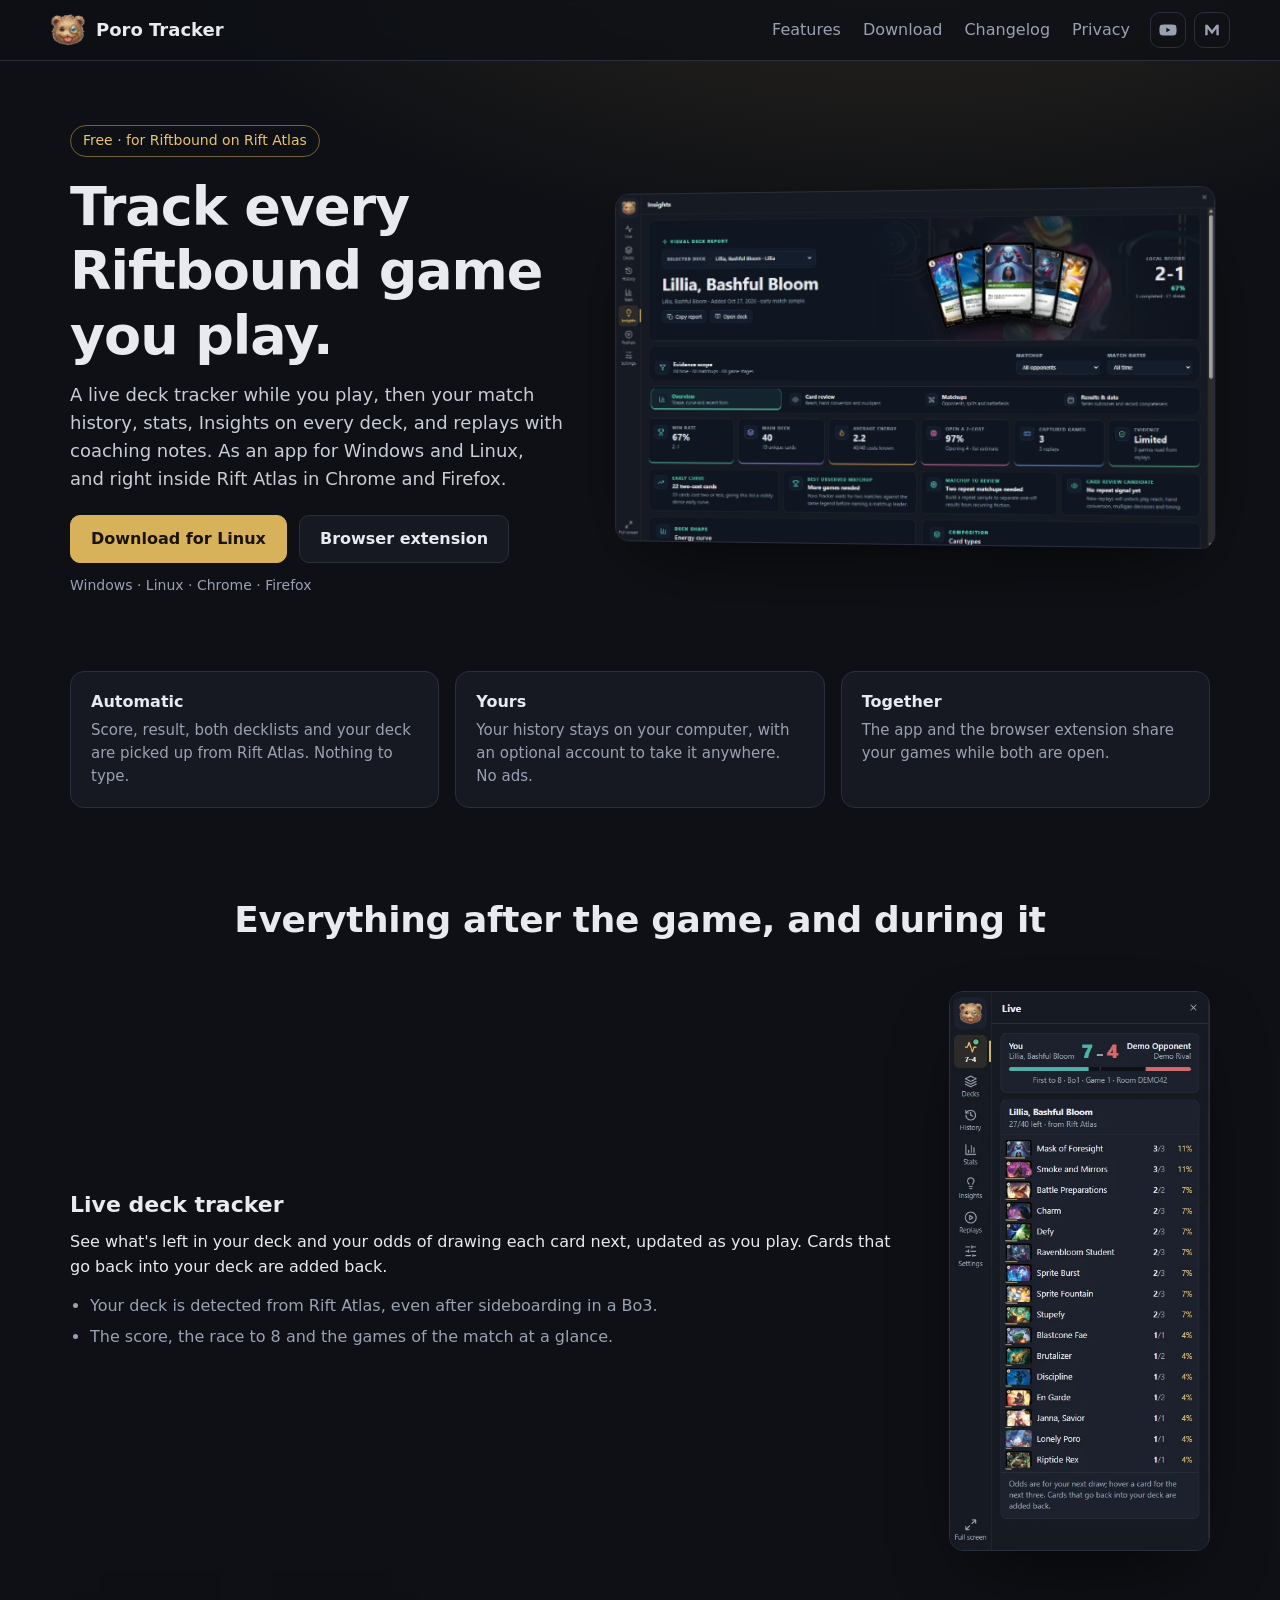
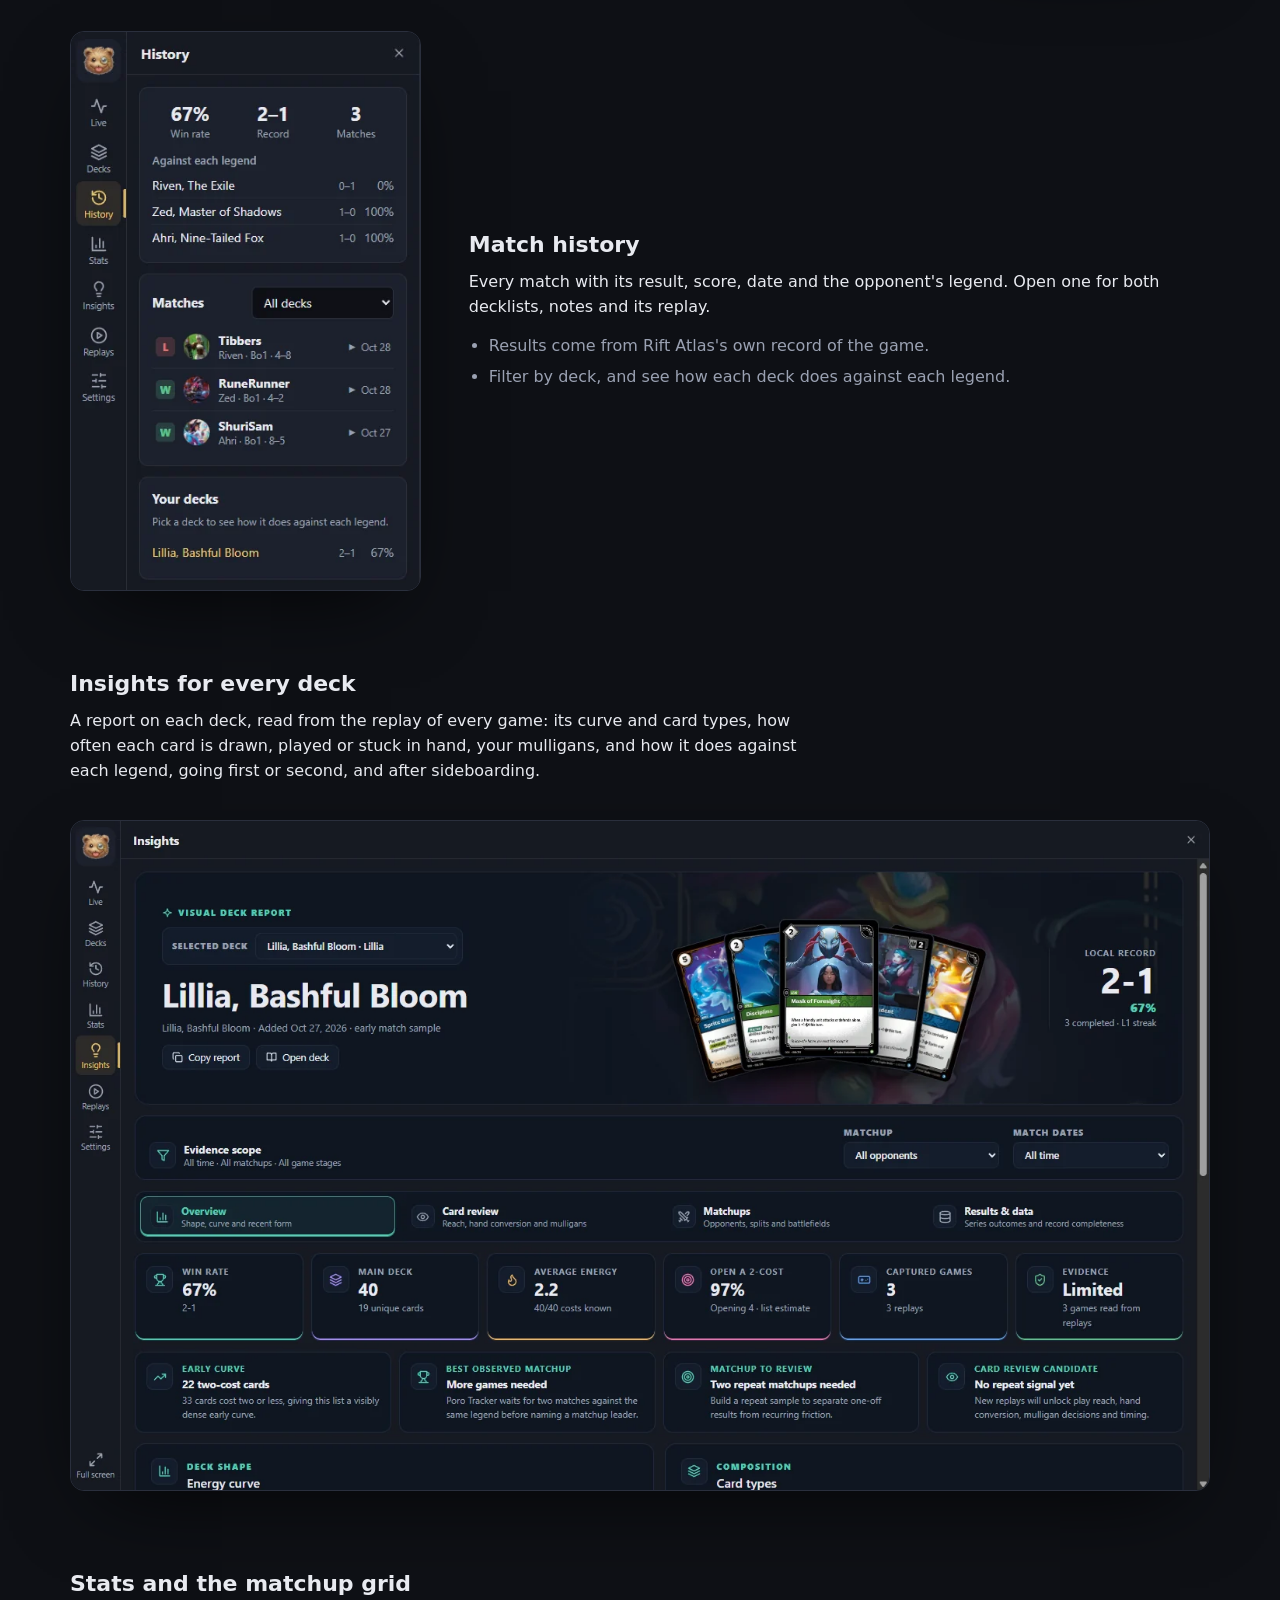
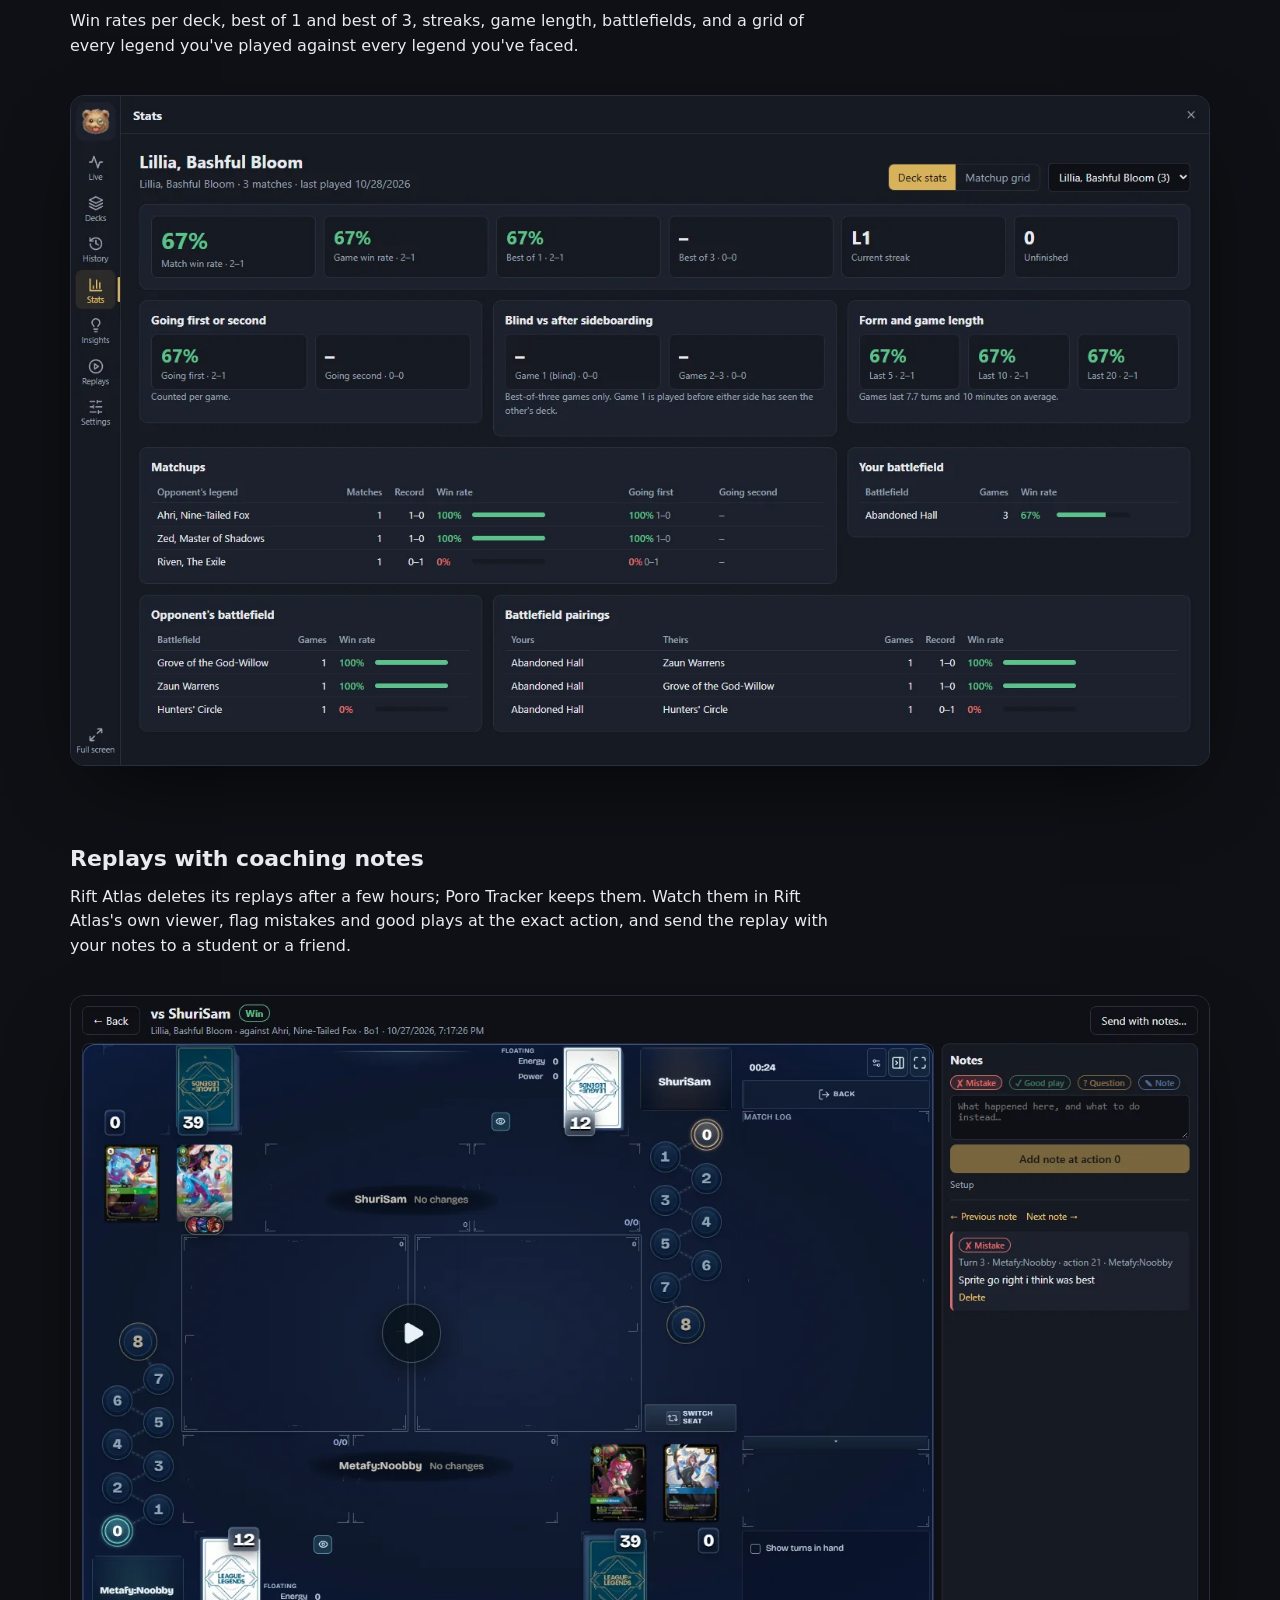
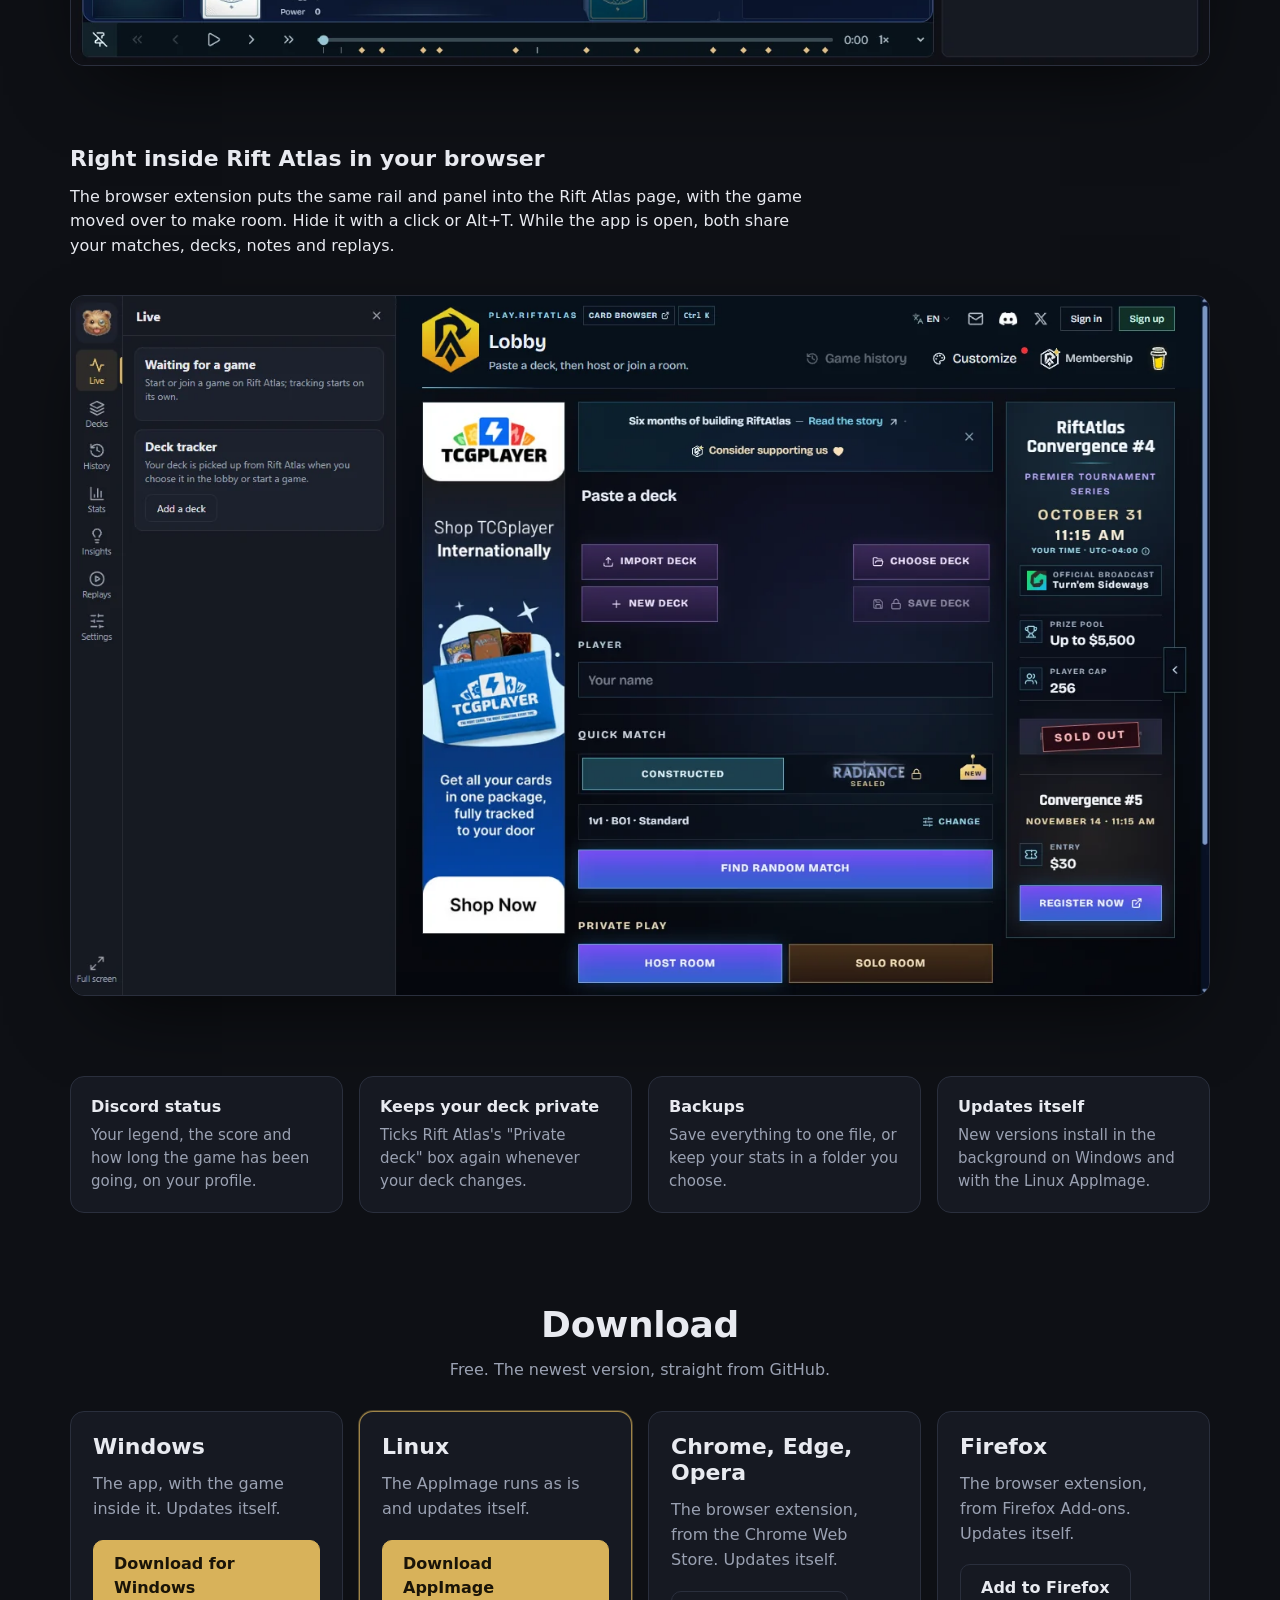
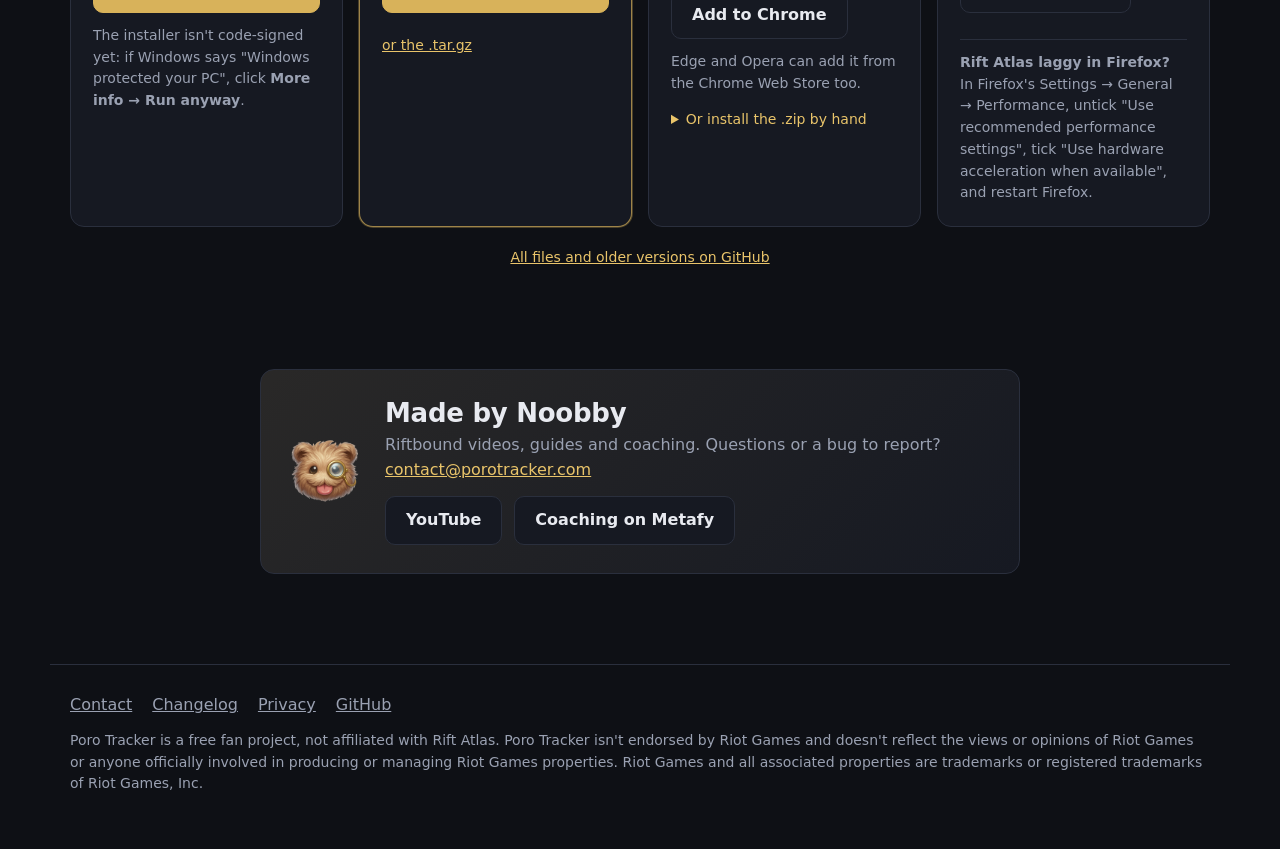
==== index.html @ f47eb981 "Website" ====
<!doctype html>
<html lang="en">
  <head>
    <meta charset="UTF-8" />
    <meta name="viewport" content="width=device-width, initial-scale=1" />
    <title>Poro Tracker · Riftbound tracker for Rift Atlas</title>
    <meta name="description" content="Free tracker for Riftbound on Rift Atlas: live deck tracker, match history, stats, Insights and replays with coaching notes. App for Windows and Linux, extension for Chrome and Firefox." />
    <meta property="og:title" content="Poro Tracker" />
    <meta property="og:description" content="Track every Riftbound game you play on Rift Atlas: live deck tracker, history, stats, Insights and replays with notes." />
    <meta property="og:image" content="images/insights.webp" />
    <link rel="icon" href="images/favicon.png" />
    <link rel="stylesheet" href="styles.css" />
  </head>
  <body>
    <header class="top">
  <a class="brand" href="./"><img src="images/logo.png" alt="" width="36" height="36" /> Poro Tracker</a>
  <nav aria-label="Site">
    <a href="./#features">Features</a>
    <a href="./#download">Download</a>
    <a href="changelog.html">Changelog</a>
    <a href="privacy.html">Privacy</a>
  </nav>
  <div class="socials">
    <a class="social youtube" href="https://www.youtube.com/@Noobby" target="_blank" rel="noopener" title="YouTube" aria-label="YouTube">
      <svg viewBox="0 0 24 24" aria-hidden="true"><path d="M23 7.2a3 3 0 0 0-2.1-2.1C19 4.6 12 4.6 12 4.6s-7 0-8.9.5A3 3 0 0 0 1 7.2 31 31 0 0 0 .5 12a31 31 0 0 0 .5 4.8 3 3 0 0 0 2.1 2.1c1.9.5 8.9.5 8.9.5s7 0 8.9-.5a3 3 0 0 0 2.1-2.1 31 31 0 0 0 .5-4.8 31 31 0 0 0-.5-4.8ZM9.8 15.1V8.9l5.4 3.1-5.4 3.1Z" /></svg>
    </a>
    <a class="social metafy" href="https://metafy.gg/@noobby" target="_blank" rel="noopener" title="Metafy" aria-label="Metafy">
      <svg viewBox="0 0 24 24" aria-hidden="true"><path d="M3 19V5h3.2L12 12.4 17.8 5H21v14h-3.2v-8.6L12 17.6l-5.8-7.2V19H3Z" /></svg>
    </a>
  </div>
</header>

    <main>
      <section class="hero">
        <div class="hero-copy">
          <span class="pill">Free · for Riftbound on Rift Atlas</span>
          <h1>Track every Riftbound game you play.</h1>
          <p class="lead">
            A live deck tracker while you play, then your match history, stats, Insights on every deck, and replays with coaching notes. As an app for Windows and Linux, and
            right inside Rift Atlas in Chrome and Firefox.
          </p>
          <div class="cta">
            <a class="button primary" id="hero-download" href="#download">Download</a>
            <a class="button" href="#extension">Browser extension</a>
          </div>
          <p class="small muted" id="version-line">Windows · Linux · Chrome · Firefox</p>
        </div>
        <figure class="hero-shot">
          <img src="images/insights.webp" alt="Poro Tracker's Insights: a deck report with the deck's record, curve and cards to look at" width="1464" height="861" />
        </figure>
      </section>

      <section class="strip" aria-label="Highlights">
        <div><b>Automatic</b><span>Score, result, both decklists and your deck are picked up from Rift Atlas. Nothing to type.</span></div>
        <div><b>Yours</b><span>Your history stays on your computer, with an optional account to take it anywhere. No ads.</span></div>
        <div><b>Together</b><span>The app and the browser extension share your games while both are open.</span></div>
      </section>

      <section id="features" class="features">
        <h2>Everything after the game, and during it</h2>

        <article class="feature">
          <div class="feature-text">
            <h3>Live deck tracker</h3>
            <p>See what's left in your deck and your odds of drawing each card next, updated as you play. Cards that go back into your deck are added back.</p>
            <ul>
              <li>Your deck is detected from Rift Atlas, even after sideboarding in a Bo3.</li>
              <li>The score, the race to 8 and the games of the match at a glance.</li>
            </ul>
          </div>
          <img class="shot tall" src="images/live.webp" alt="The live panel: the score, and every card left in the deck with its draw chance" width="400" height="861" loading="lazy" />
        </article>

        <article class="feature flip">
          <div class="feature-text">
            <h3>Match history</h3>
            <p>Every match with its result, score, date and the opponent's legend. Open one for both decklists, notes and its replay.</p>
            <ul>
              <li>Results come from Rift Atlas's own record of the game.</li>
              <li>Filter by deck, and see how each deck does against each legend.</li>
            </ul>
          </div>
          <img class="shot tall" src="images/history.webp" alt="Match history: one line per match with result, legend, score and date" width="400" height="640" loading="lazy" />
        </article>

        <article class="feature wide">
          <div class="feature-text">
            <h3>Insights for every deck</h3>
            <p>
              A report on each deck, read from the replay of every game: its curve and card types, how often each card is drawn, played or stuck in hand, your
              mulligans, and how it does against each legend, going first or second, and after sideboarding.
            </p>
          </div>
          <img class="shot" src="images/insights.webp" alt="Insights: deck report" width="1464" height="861" loading="lazy" />
        </article>

        <article class="feature wide">
          <div class="feature-text">
            <h3>Stats and the matchup grid</h3>
            <p>Win rates per deck, best of 1 and best of 3, streaks, game length, battlefields, and a grid of every legend you've played against every legend you've faced.</p>
          </div>
          <img class="shot" src="images/stats.webp" alt="Stats for a deck: win rates, going first or second, matchups and battlefields" width="1464" height="861" loading="lazy" />
        </article>

        <article class="feature wide">
          <div class="feature-text">
            <h3>Replays with coaching notes</h3>
            <p>
              Rift Atlas deletes its replays after a few hours; Poro Tracker keeps them. Watch them in Rift Atlas's own viewer, flag mistakes and good plays at the
              exact action, and send the replay with your notes to a student or a friend.
            </p>
          </div>
          <img class="shot" src="images/replay.webp" alt="A replay in Rift Atlas's viewer with a notes panel beside it" width="1464" height="861" loading="lazy" />
        </article>

        <article class="feature wide" id="extension">
          <div class="feature-text">
            <h3>Right inside Rift Atlas in your browser</h3>
            <p>
              The browser extension puts the same rail and panel into the Rift Atlas page, with the game moved over to make room. Hide it with a click or Alt+T. While the
              app is open, both share your matches, decks, notes and replays.
            </p>
          </div>
          <img class="shot" src="images/browser.webp" alt="Rift Atlas in the browser with the Poro Tracker rail and panel on the left" width="1400" height="860" loading="lazy" />
        </article>

        <div class="extras">
          <div><b>Discord status</b><span>Your legend, the score and how long the game has been going, on your profile.</span></div>
          <div><b>Keeps your deck private</b><span>Ticks Rift Atlas's "Private deck" box again whenever your deck changes.</span></div>
          <div><b>Backups</b><span>Save everything to one file, or keep your stats in a folder you choose.</span></div>
          <div><b>Updates itself</b><span>New versions install in the background on Windows and with the Linux AppImage.</span></div>
        </div>
      </section>

      <section id="download" class="download">
        <h2>Download</h2>
        <p class="muted" id="download-version">Free. The newest version, straight from GitHub.</p>
        <div class="downloads">
          <article class="dl" data-os="windows">
            <h3>Windows</h3>
            <p>The app, with the game inside it. Updates itself.</p>
            <a class="button primary" data-asset="windows" href="https://github.com/NoobbyTV/poro-tracker-releases/releases/latest">Download for Windows</a>
            <p class="small muted">The installer isn't code-signed yet: if Windows says "Windows protected your PC", click <b>More info → Run anyway</b>.</p>
          </article>
          <article class="dl" data-os="linux">
            <h3>Linux</h3>
            <p>The AppImage runs as is and updates itself.</p>
            <a class="button primary" data-asset="appimage" href="https://github.com/NoobbyTV/poro-tracker-releases/releases/latest">Download AppImage</a>
            <a class="text-link" data-asset="targz" href="https://github.com/NoobbyTV/poro-tracker-releases/releases/latest">or the .tar.gz</a>
          </article>
          <article class="dl" data-os="chrome">
            <h3>Chrome, Edge, Opera</h3>
            <p>The browser extension, from the Chrome Web Store. Updates itself.</p>
            <a class="button" href="https://chromewebstore.google.com/detail/poro-tracker/bhjnaeodigddnpbfbooijanlfbafikge" target="_blank" rel="noopener">Add to Chrome</a>
            <p class="small muted">Edge and Opera can add it from the Chrome Web Store too.</p>
            <details>
              <summary>Or install the .zip by hand</summary>
              <ol>
                <li><a data-asset="chrome" href="https://github.com/NoobbyTV/poro-tracker-releases/releases/latest">Download the zip</a> and unzip it.</li>
                <li>Open the extensions page (<code>chrome://extensions</code>) and turn on <b>Developer mode</b>.</li>
                <li>Click <b>Load unpacked</b> and pick the unzipped folder.</li>
                <li>Open Rift Atlas: the Poro Tracker rail appears on the left.</li>
              </ol>
            </details>
          </article>
          <article class="dl" data-os="firefox">
            <h3>Firefox</h3>
            <p>The browser extension, from Firefox Add-ons. Updates itself.</p>
            <a class="button" href="https://addons.mozilla.org/firefox/addon/poro-tracker/" target="_blank" rel="noopener">Add to Firefox</a>
            <p class="small muted tip">
              <b>Rift Atlas laggy in Firefox?</b> In Firefox's Settings → General → Performance, untick "Use recommended performance settings", tick "Use hardware
              acceleration when available", and restart Firefox.
            </p>
          </article>
        </div>
        <p class="small muted center"><a href="https://github.com/NoobbyTV/poro-tracker-releases/releases/latest" target="_blank" rel="noopener">All files and older versions on GitHub</a></p>
      </section>

      <section class="creator">
        <img src="images/logo.png" alt="" width="72" height="72" />
        <div>
          <h2>Made by Noobby</h2>
          <p class="muted">Riftbound videos, guides and coaching. Questions or a bug to report? <a href="mailto:contact@porotracker.com">contact@porotracker.com</a></p>
          <div class="cta">
            <a class="button youtube-button" href="https://www.youtube.com/@Noobby" target="_blank" rel="noopener">YouTube</a>
            <a class="button" href="https://metafy.gg/@noobby" target="_blank" rel="noopener">Coaching on Metafy</a>
          </div>
        </div>
      </section>
    </main>

    <footer>
  <nav aria-label="Footer">
    <a href="mailto:contact@porotracker.com">Contact</a>
  <a href="changelog.html">Changelog</a>
    <a href="privacy.html">Privacy</a>
    <a href="https://github.com/NoobbyTV/poro-tracker-releases/releases/latest" target="_blank" rel="noopener">GitHub</a>
  </nav>
  <p class="small muted">
    Poro Tracker is a free fan project, not affiliated with Rift Atlas. Poro Tracker isn't endorsed by Riot Games and doesn't reflect the views or opinions of
    Riot Games or anyone officially involved in producing or managing Riot Games properties. Riot Games and all associated properties are trademarks or
    registered trademarks of Riot Games, Inc.
  </p>
</footer>
    <script src="site.js"></script>
  </body>
</html>
---- styles.css ----
/* Poro Tracker's website: the app's dark and gold look. */

:root {
  color-scheme: dark;
  --bg: #0e1015;
  --panel: #161922;
  --raised: #1d212c;
  --border: #2a2f3d;
  --text: #e8eaf0;
  --muted: #9aa1b2;
  --accent: #d8b25a;
  --accent-strong: #e9c46a;
  --accent-ink: #1a1408;
  --win: #5cc28b;
  --youtube: #ff3b3b;
  --radius: 14px;
  --width: 1180px;
  font-family: "Segoe UI", system-ui, -apple-system, sans-serif;
  font-size: 16px;
  line-height: 1.55;
  color: var(--text);
}

* {
  box-sizing: border-box;
}

body {
  margin: 0;
  background:
    radial-gradient(1100px 520px at 70% -120px, color-mix(in srgb, var(--accent) 16%, transparent), transparent 70%),
    var(--bg);
}

a {
  color: var(--accent-strong);
}

h1,
h2,
h3 {
  line-height: 1.2;
  margin: 0 0 12px;
}

h1 {
  font-size: clamp(34px, 5vw, 54px);
  letter-spacing: -0.02em;
}

h2 {
  font-size: clamp(26px, 3.4vw, 36px);
  letter-spacing: -0.01em;
}

h3 {
  font-size: 22px;
}

p {
  margin: 0 0 14px;
}

.muted {
  color: var(--muted);
}

.small {
  font-size: 14px;
}

.center {
  text-align: center;
}

code {
  font-size: 0.92em;
  padding: 1px 5px;
  border-radius: 5px;
  background: var(--raised);
}

/* ---- Header ---- */

.top {
  position: sticky;
  top: 0;
  z-index: 10;
  display: flex;
  align-items: center;
  gap: 20px;
  padding: 12px max(20px, calc((100vw - var(--width)) / 2));
  background: color-mix(in srgb, var(--bg) 82%, transparent);
  backdrop-filter: blur(10px);
  border-bottom: 1px solid var(--border);
}

.brand {
  display: flex;
  align-items: center;
  gap: 10px;
  color: var(--text);
  font-weight: 700;
  font-size: 18px;
  text-decoration: none;
}

.top nav {
  display: flex;
  gap: 22px;
  margin-left: auto;
}

.top nav a {
  color: var(--muted);
  text-decoration: none;
}

.top nav a:hover {
  color: var(--text);
}

.socials {
  display: flex;
  gap: 8px;
}

.social {
  display: grid;
  place-items: center;
  width: 36px;
  height: 36px;
  border-radius: 10px;
  border: 1px solid var(--border);
  color: var(--muted);
}

.social svg {
  width: 18px;
  height: 18px;
  fill: currentColor;
}

.social.youtube:hover {
  color: var(--youtube);
  border-color: var(--youtube);
}

.social.metafy:hover {
  color: var(--accent-strong);
  border-color: var(--accent);
}

main > section,
footer {
  max-width: var(--width);
  margin: 0 auto;
  padding: 0 20px;
}

/* ---- Buttons ---- */

.button {
  display: inline-flex;
  align-items: center;
  justify-content: center;
  gap: 8px;
  padding: 11px 20px;
  border-radius: 10px;
  border: 1px solid var(--border);
  color: var(--text);
  background: var(--panel);
  font-weight: 600;
  text-decoration: none;
  transition: border-color 0.15s, background 0.15s;
}

.button:hover {
  border-color: var(--muted);
}

.button.primary {
  background: var(--accent);
  border-color: var(--accent);
  color: var(--accent-ink);
}

.button.primary:hover {
  background: var(--accent-strong);
}

.youtube-button:hover {
  border-color: var(--youtube);
}

.cta {
  display: flex;
  flex-wrap: wrap;
  gap: 12px;
  margin: 22px 0 12px;
}

.text-link {
  display: inline-block;
  margin-top: 10px;
  font-size: 14px;
}

/* ---- Hero ---- */

.hero {
  display: grid;
  grid-template-columns: minmax(0, 0.9fr) minmax(0, 1.1fr);
  gap: 44px;
  align-items: center;
  padding-top: 64px !important;
  padding-bottom: 40px !important;
}

.pill {
  display: inline-block;
  margin-bottom: 18px;
  padding: 4px 12px;
  border-radius: 999px;
  border: 1px solid color-mix(in srgb, var(--accent) 50%, transparent);
  color: var(--accent-strong);
  font-size: 14px;
}

.lead {
  font-size: 18px;
  color: #c9cdd8;
}

.hero-shot {
  margin: 0;
}

.hero-shot img,
.shot {
  display: block;
  max-width: 100%;
  height: auto;
  border-radius: var(--radius);
  border: 1px solid var(--border);
  box-shadow: 0 30px 80px -30px rgba(0, 0, 0, 0.8);
}

.hero-shot img {
  transform: perspective(1400px) rotateY(-6deg);
}

/* ---- Highlights ---- */

.strip {
  display: grid;
  grid-template-columns: repeat(3, 1fr);
  gap: 16px;
  margin-top: 20px !important;
}

.strip > div,
.extras > div {
  display: flex;
  flex-direction: column;
  gap: 4px;
  padding: 18px 20px;
  border-radius: var(--radius);
  border: 1px solid var(--border);
  background: var(--panel);
}

.strip span,
.extras span {
  color: var(--muted);
  font-size: 15px;
}

/* ---- Features ---- */

.features {
  padding-top: 90px !important;
}

.features > h2 {
  text-align: center;
  margin-bottom: 50px;
}

.feature {
  display: grid;
  grid-template-columns: minmax(0, 1fr) auto;
  gap: 48px;
  align-items: center;
  margin-bottom: 80px;
}

.feature.flip {
  grid-template-columns: auto minmax(0, 1fr);
}

.feature.flip .feature-text {
  order: 2;
}

.feature .shot.tall {
  max-height: 560px;
  width: auto;
}

.feature.wide {
  grid-template-columns: 1fr;
  gap: 22px;
}

.feature.wide .feature-text {
  max-width: 760px;
}

.feature ul {
  margin: 0;
  padding-left: 20px;
  color: var(--muted);
}

.feature li + li {
  margin-top: 6px;
}

.extras {
  display: grid;
  grid-template-columns: repeat(4, 1fr);
  gap: 16px;
}

/* ---- Download ---- */

.download {
  padding-top: 90px !important;
  text-align: center;
}

.downloads {
  display: grid;
  grid-template-columns: repeat(4, 1fr);
  gap: 16px;
  margin: 28px 0 20px;
  text-align: left;
}

.dl {
  display: flex;
  flex-direction: column;
  align-items: flex-start;
  padding: 22px;
  border-radius: var(--radius);
  border: 1px solid var(--border);
  background: var(--panel);
}

.dl.yours {
  border-color: color-mix(in srgb, var(--accent) 70%, transparent);
  box-shadow: 0 0 0 1px color-mix(in srgb, var(--accent) 30%, transparent);
}

.dl p {
  color: var(--muted);
}

.dl .button {
  margin: 4px 0 12px;
}

.dl details {
  width: 100%;
  font-size: 14px;
  color: var(--muted);
}

.dl summary {
  cursor: pointer;
  color: var(--accent-strong);
}

.dl ol {
  padding-left: 18px;
  margin: 10px 0 0;
}

.dl .tip {
  margin: 14px 0 0;
  padding-top: 12px;
  border-top: 1px solid var(--border);
}

/* ---- Creator ---- */

.creator {
  display: flex;
  align-items: center;
  gap: 24px;
  margin: 100px auto 0 !important;
  max-width: 760px !important;
  padding: 28px !important;
  border-radius: var(--radius);
  border: 1px solid var(--border);
  background: linear-gradient(135deg, color-mix(in srgb, var(--accent) 10%, var(--panel)), var(--panel));
}

.creator h2 {
  font-size: 26px;
  margin-bottom: 4px;
}

.creator .cta {
  margin: 14px 0 0;
}

/* ---- Text pages (privacy, changelog) ---- */

.page {
  max-width: 780px !important;
  padding-top: 56px !important;
}

.page h2 {
  font-size: 24px;
  margin-top: 36px;
}

.page ul {
  padding-left: 22px;
}

.page li + li {
  margin-top: 6px;
}

.release {
  padding: 20px 24px;
  margin-bottom: 18px;
  border-radius: var(--radius);
  border: 1px solid var(--border);
  background: var(--panel);
}

.release h2 {
  margin-top: 0;
  font-size: 22px;
}

.release ul {
  margin: 0;
  color: #c9cdd8;
}

/* ---- Footer ---- */

footer {
  margin-top: 90px !important;
  padding-top: 28px !important;
  padding-bottom: 40px !important;
  border-top: 1px solid var(--border);
}

footer nav {
  display: flex;
  gap: 20px;
  margin-bottom: 12px;
}

footer nav a {
  color: var(--muted);
}

/* ---- Phones and small windows ---- */

@media (max-width: 960px) {
  .hero,
  .feature,
  .feature.flip {
    grid-template-columns: 1fr;
  }

  .feature.flip .feature-text {
    order: 0;
  }

  .hero-shot img {
    transform: none;
  }

  .feature .shot.tall {
    max-height: 480px;
    justify-self: center;
  }

  .downloads,
  .extras {
    grid-template-columns: repeat(2, 1fr);
  }
}

@media (max-width: 640px) {
  .top {
    flex-wrap: wrap;
    gap: 10px 16px;
  }

  .top nav {
    order: 3;
    width: 100%;
    margin-left: 0;
    gap: 18px;
    overflow-x: auto;
  }

  .socials {
    margin-left: auto;
  }

  .hero {
    padding-top: 36px !important;
  }

  .strip,
  .downloads,
  .extras {
    grid-template-columns: 1fr;
  }

  .creator {
    flex-direction: column;
    align-items: flex-start;
  }
}
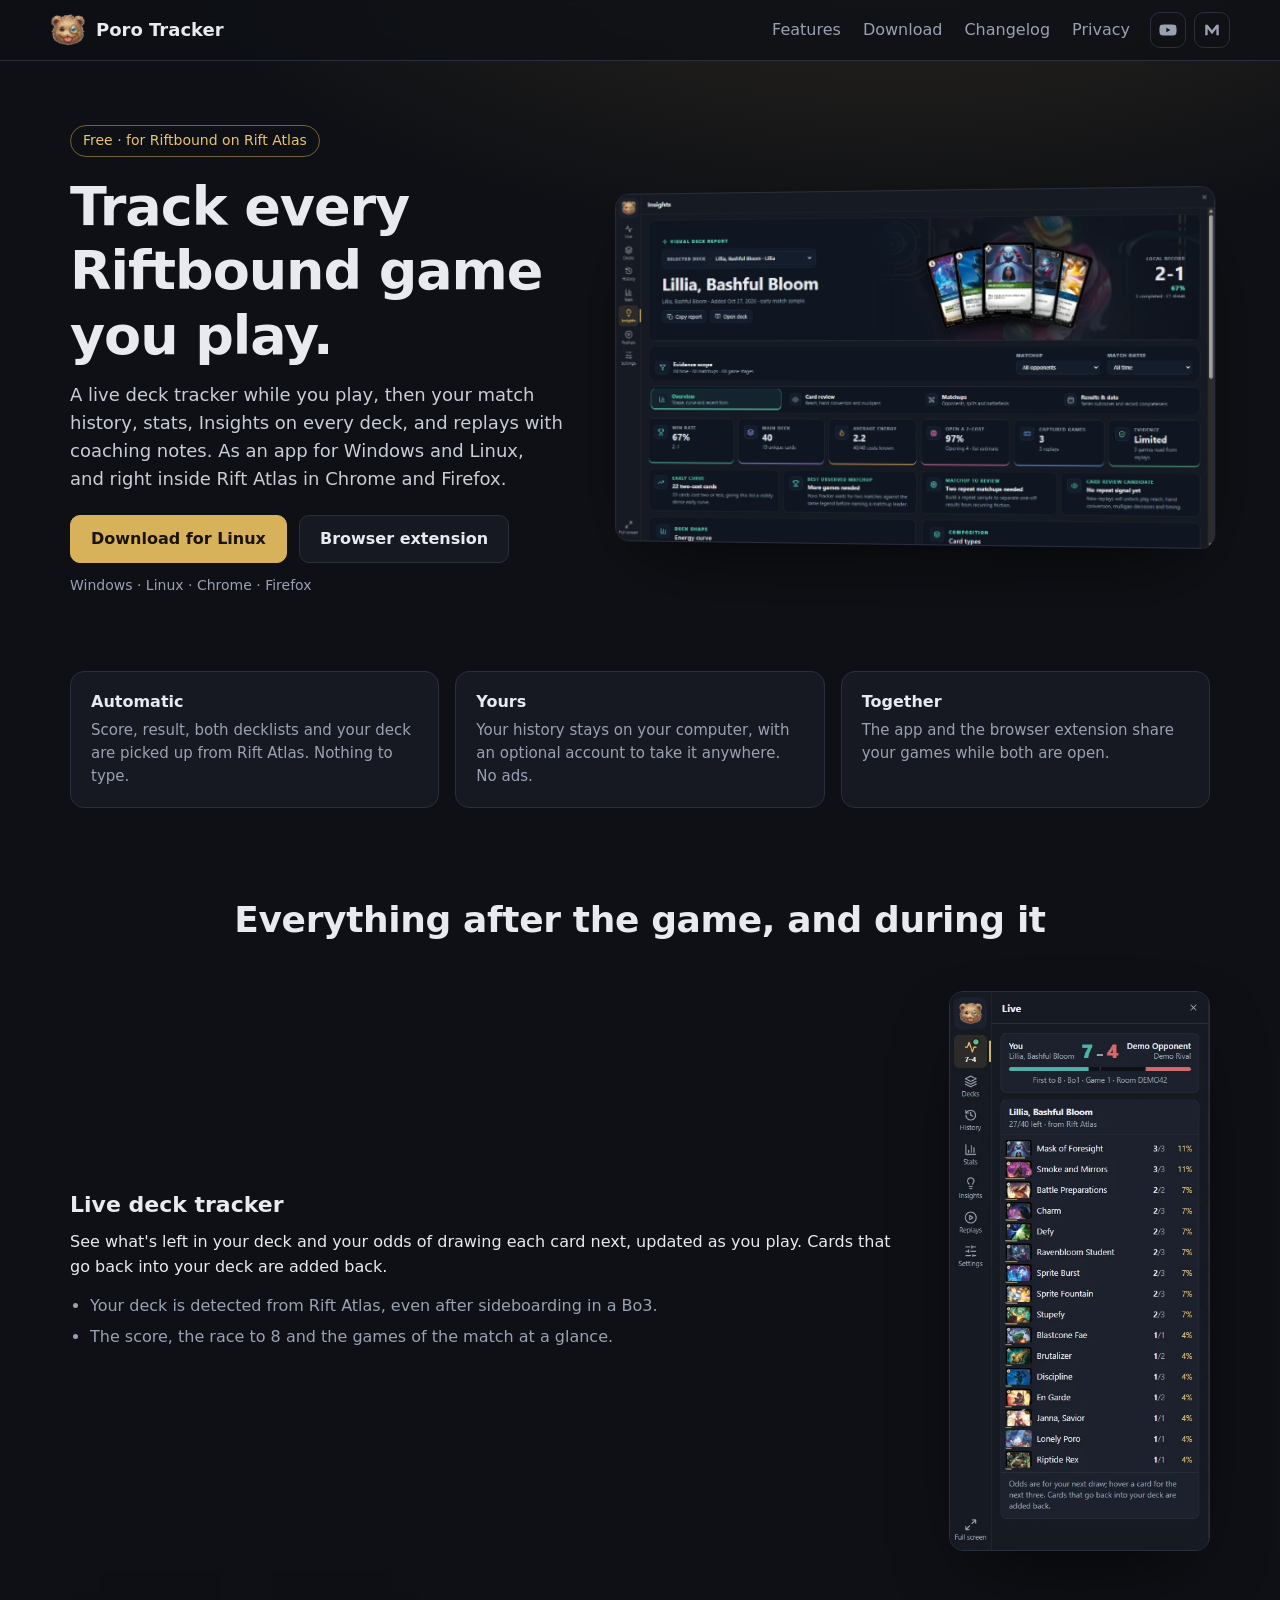
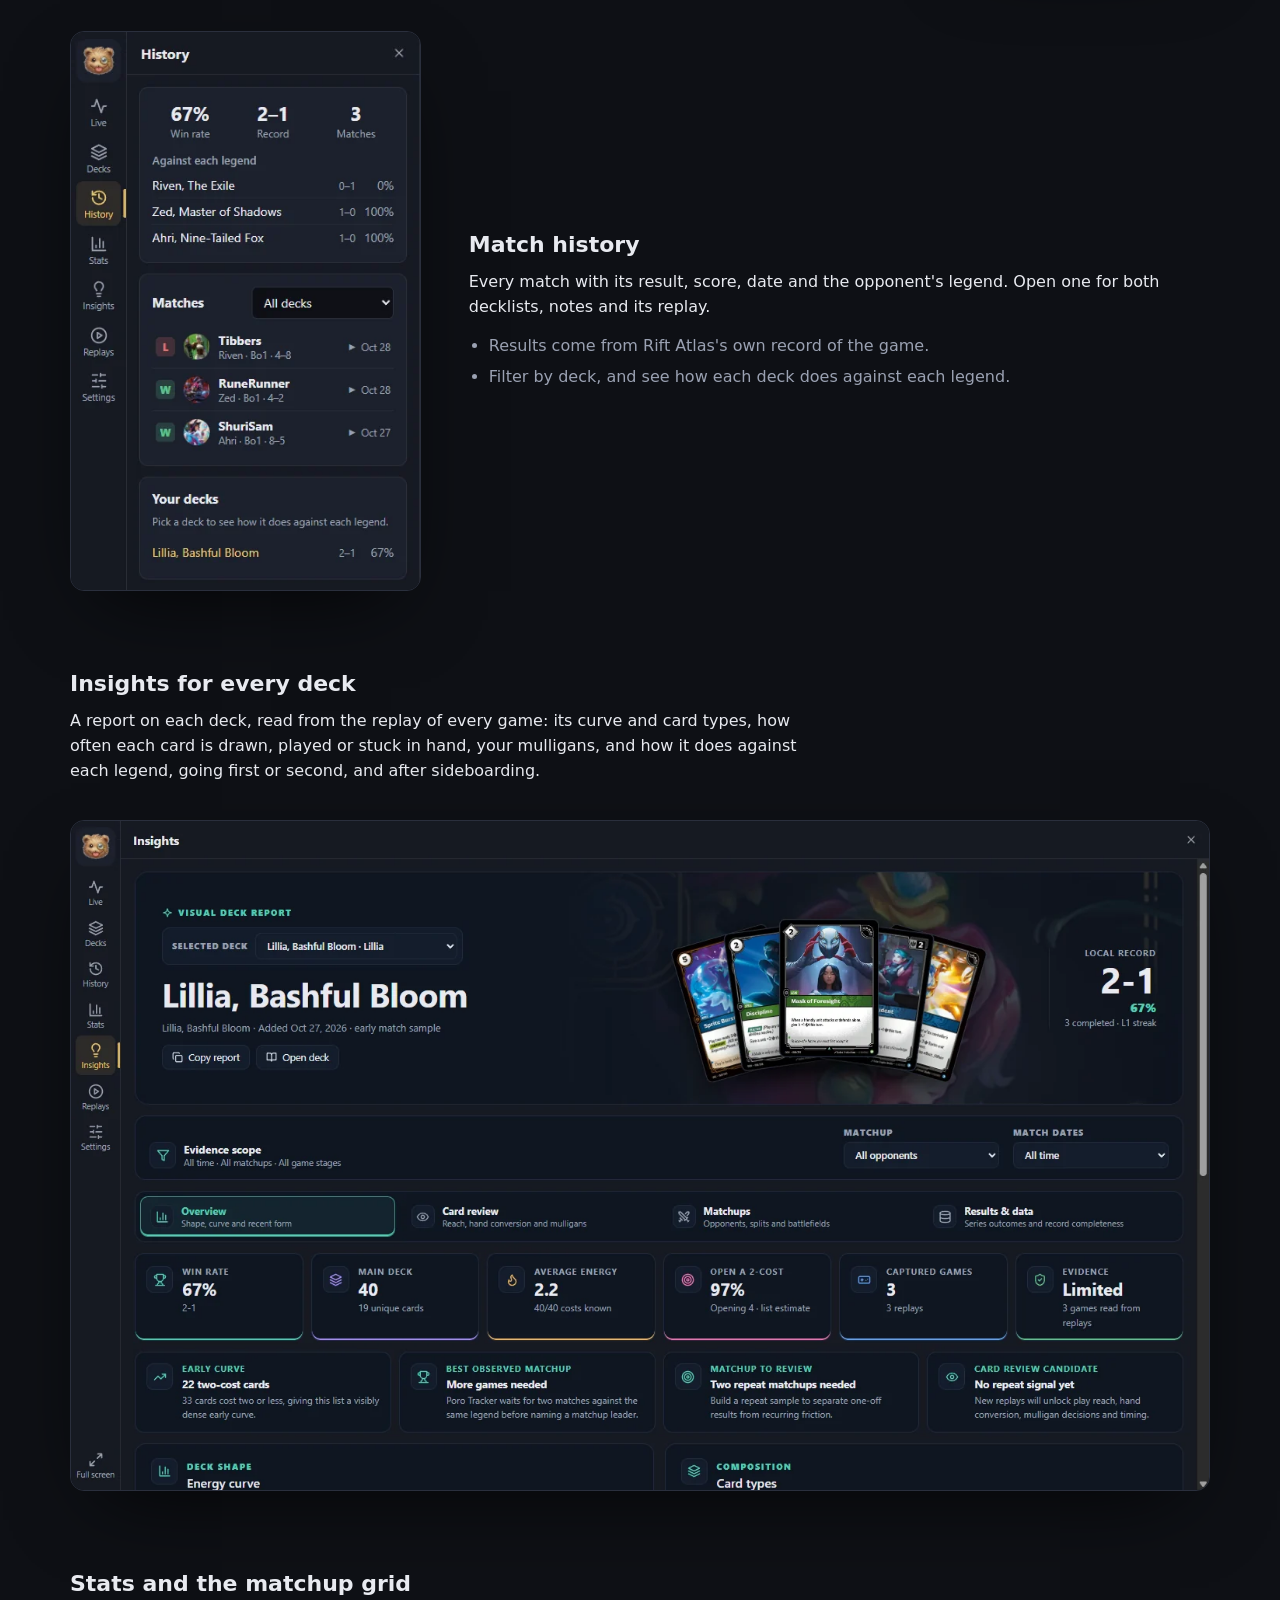
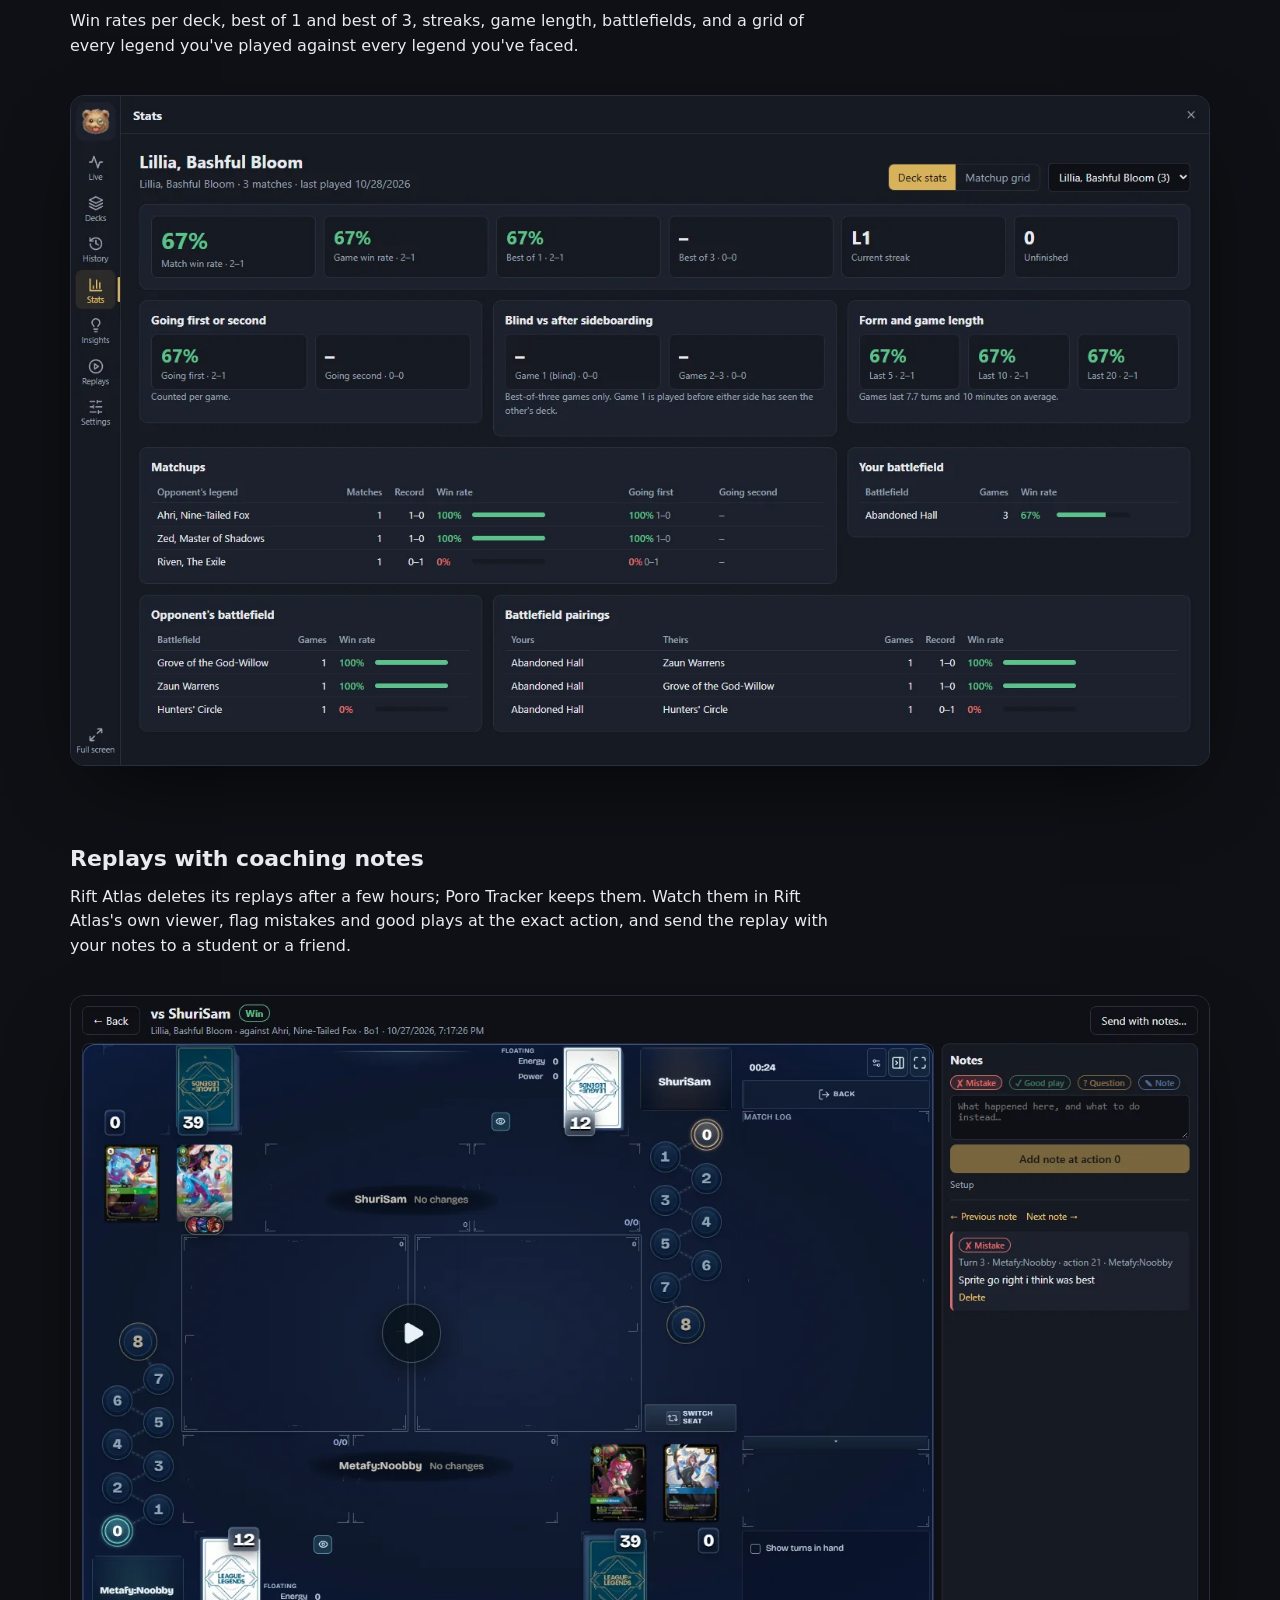
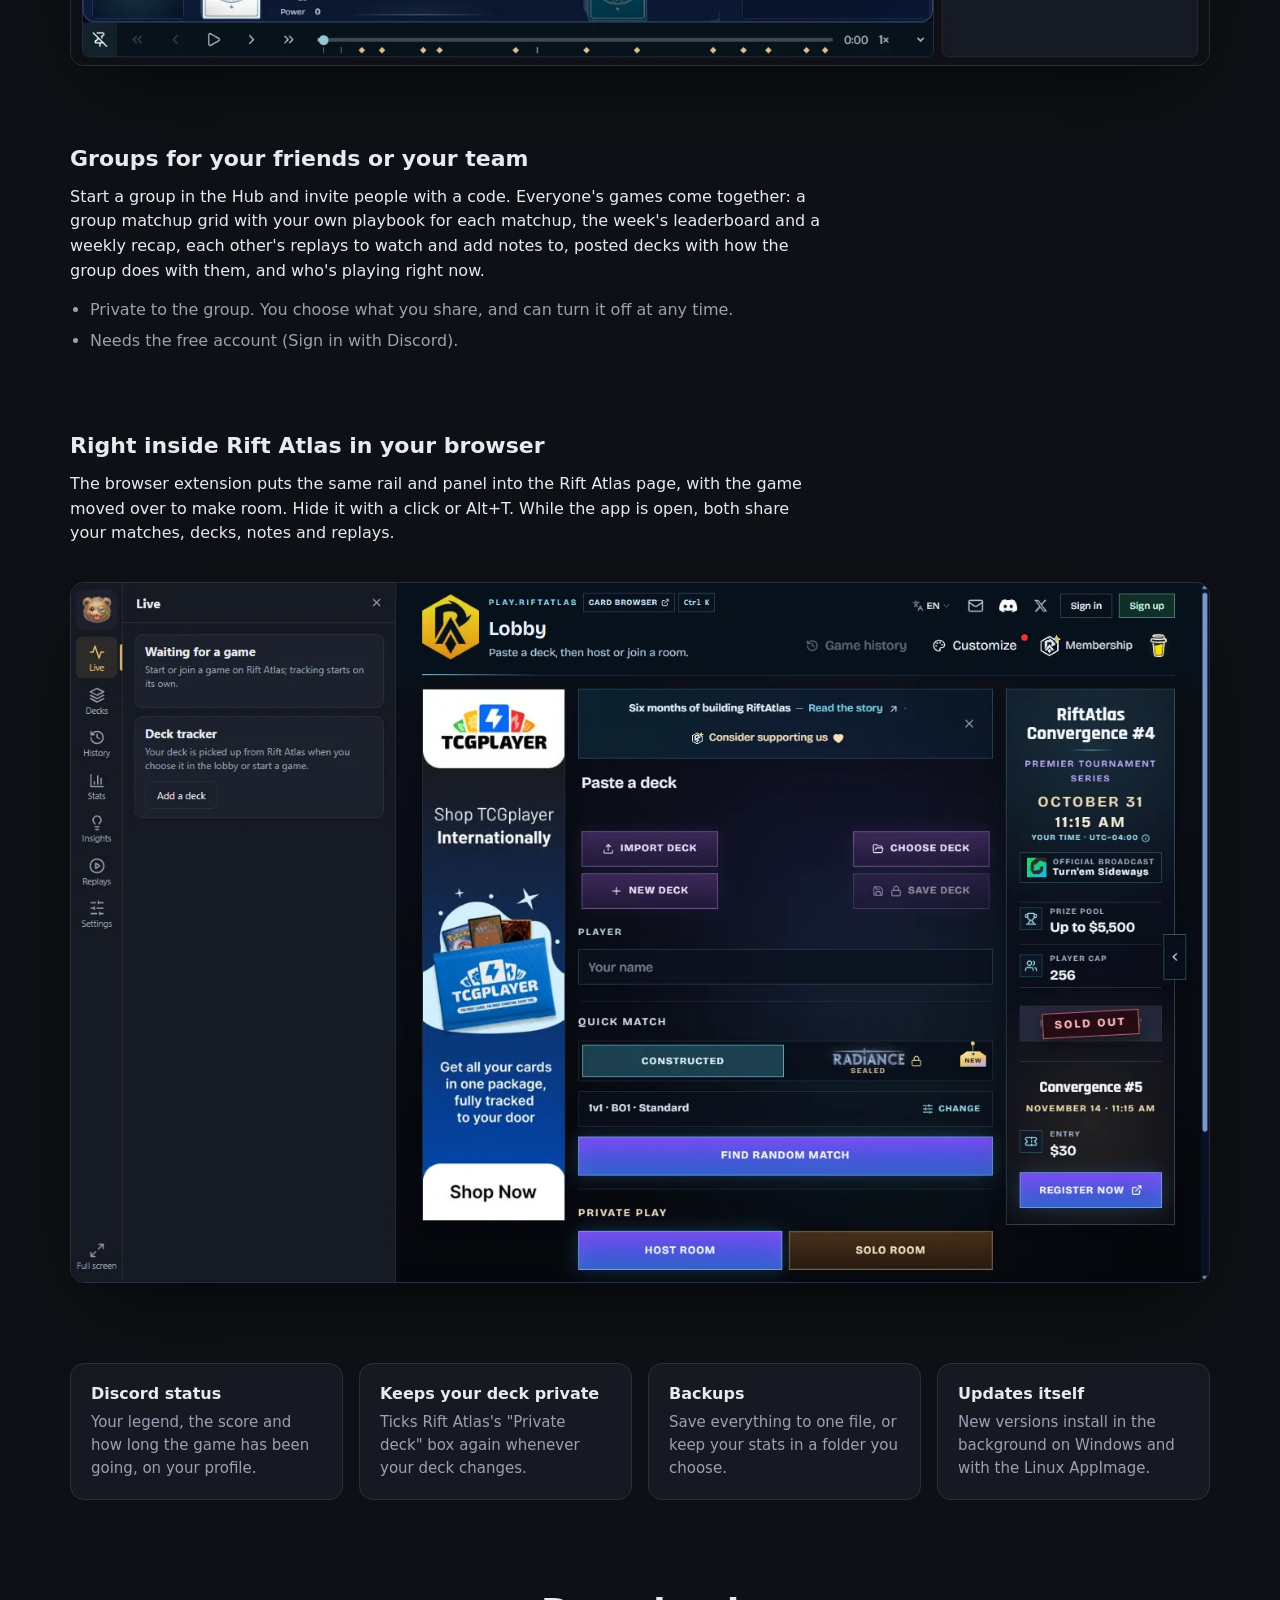
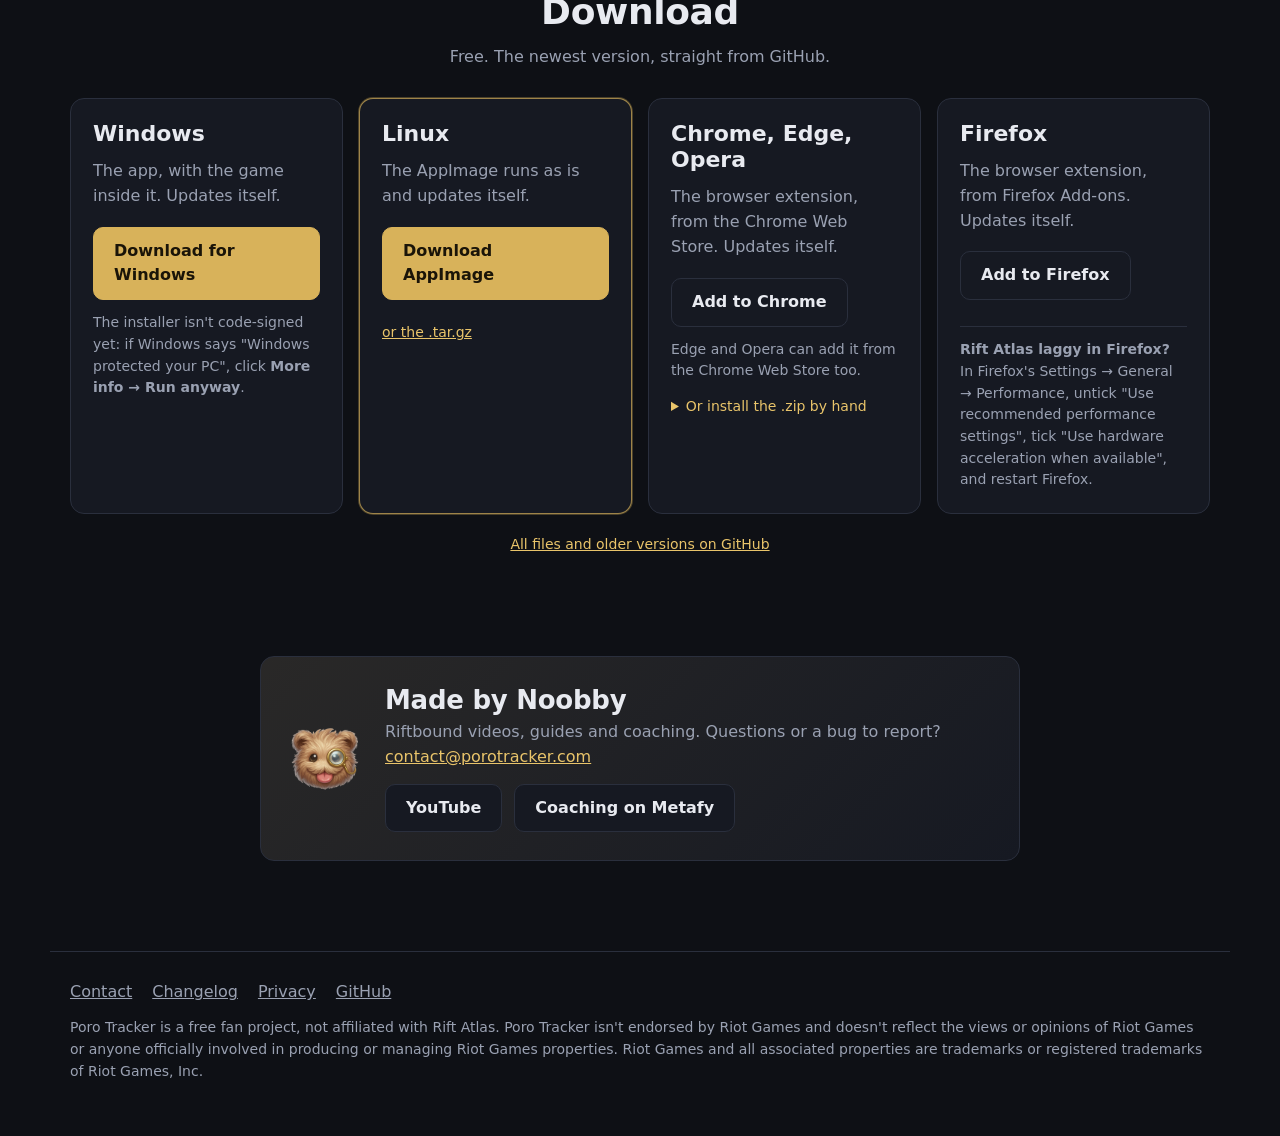
==== commit 35bc2271: "Website" ====
--- a/index.html
+++ b/index.html
@@ -113,6 +113,21 @@
           <img class="shot" src="images/replay.webp" alt="A replay in Rift Atlas's viewer with a notes panel beside it" width="1464" height="861" loading="lazy" />
         </article>
 
+        <article class="feature wide" id="groups">
+          <div class="feature-text">
+            <h3>Groups for your friends or your team</h3>
+            <p>
+              Start a group in the Hub and invite people with a code. Everyone's games come together: a group matchup grid with your own playbook for each matchup,
+              the week's leaderboard and a weekly recap, each other's replays to watch and add notes to, posted decks with how the group does with them, and who's
+              playing right now.
+            </p>
+            <ul>
+              <li>Private to the group. You choose what you share, and can turn it off at any time.</li>
+              <li>Needs the free account (Sign in with Discord).</li>
+            </ul>
+          </div>
+        </article>
+
         <article class="feature wide" id="extension">
           <div class="feature-text">
             <h3>Right inside Rift Atlas in your browser</h3>
--- a/styles.css
+++ b/styles.css
@@ -534,3 +534,31 @@
     align-items: flex-start;
   }
 }
+
+/* The invite page (join.html) */
+
+.invite {
+  display: inline-flex;
+  flex-direction: column;
+  align-items: flex-start;
+  gap: 8px;
+  margin: 8px 0 20px;
+  padding: 16px 20px;
+  border: 1px dashed currentColor;
+  border-radius: 10px;
+}
+
+.invite-code {
+  font-size: 34px;
+  font-weight: 700;
+  letter-spacing: 0.14em;
+  font-family: Consolas, "Cascadia Mono", monospace;
+}
+
+.join ol {
+  padding-left: 20px;
+}
+
+.join ol li + li {
+  margin-top: 8px;
+}
